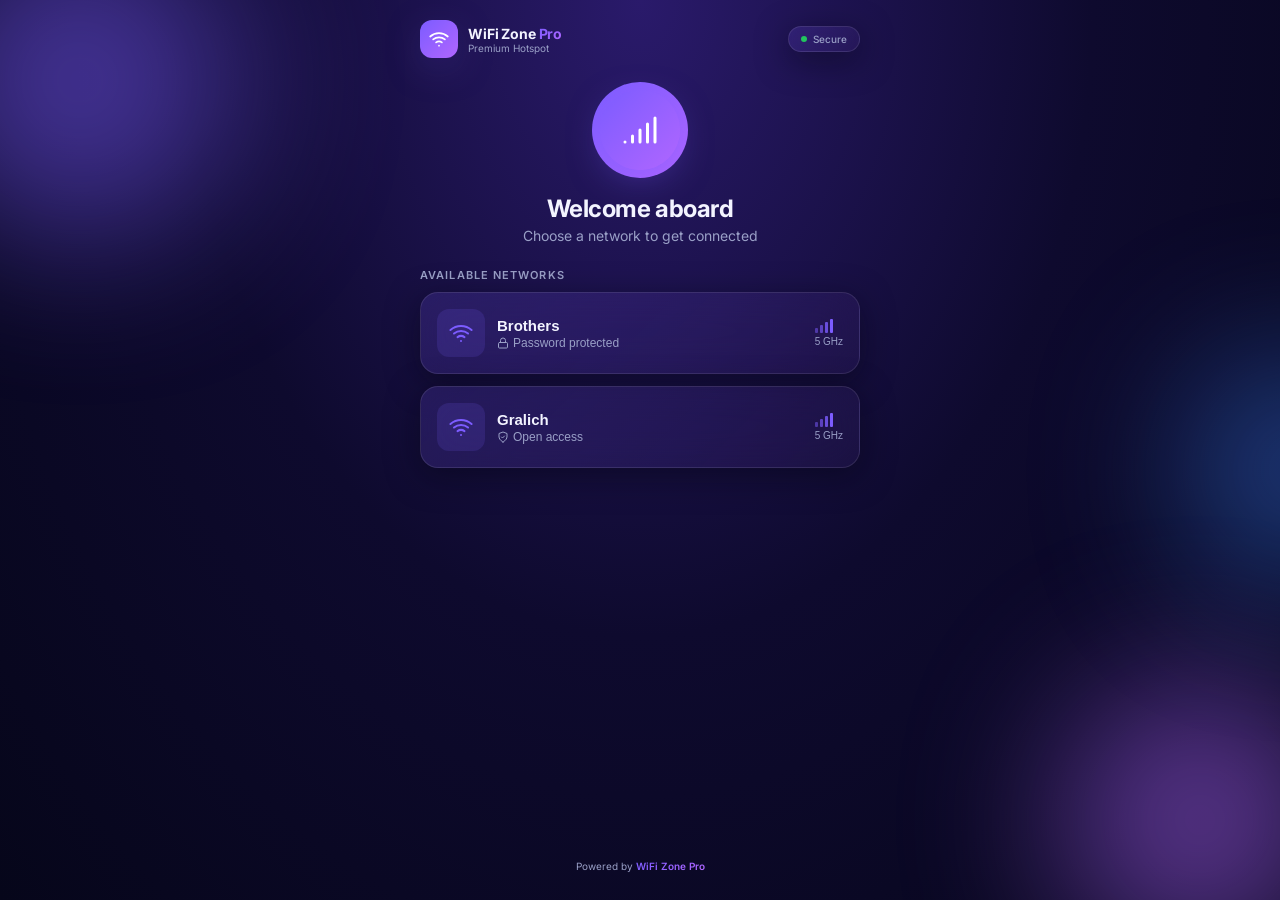
==== wifi-zone-pro.html @ 20d1df41 "wifi.html" ====
<!DOCTYPE html>
<html lang="en">
<head>
<meta charset="UTF-8" />
<meta name="viewport" content="width=device-width, initial-scale=1, maximum-scale=1" />
<meta name="theme-color" content="#0b0b1f" />
<title>WiFi Zone Pro — Hotspot Portal</title>
<link rel="preconnect" href="https://fonts.googleapis.com">
<link rel="preconnect" href="https://fonts.gstatic.com" crossorigin>
<link href="https://fonts.googleapis.com/css2?family=Inter:wght@400;500;600;700;800&display=swap" rel="stylesheet">
<style>
  *,*::before,*::after{box-sizing:border-box}
  :root{
    --bg-1:#0b0b1f;--bg-2:#1a0f3d;--bg-3:#06061a;
    --primary:#7c5cff;--primary-2:#b066ff;--blue:#3b82f6;
    --text:#f3f4ff;--muted:#9aa0c7;--border:rgba(255,255,255,.1);
    --success:#22c55e;--whatsapp:#25d366;
    --grad-primary:linear-gradient(135deg,#7c5cff,#b066ff);
    --grad-success:linear-gradient(135deg,#22c55e,#10b981);
    --grad-wa:linear-gradient(135deg,#25d366,#128c7e);
    --shadow-glow:0 10px 40px -10px rgba(124,92,255,.6);
    --shadow-card:0 8px 32px rgba(5,5,20,.5);
  }
  html,body{margin:0;padding:0;min-height:100%}
  body{
    font-family:'Inter',system-ui,-apple-system,sans-serif;
    color:var(--text);background:radial-gradient(ellipse at top,#2a1a6b 0%,#0e0a2e 50%,#06061a 100%);
    background-attachment:fixed;-webkit-font-smoothing:antialiased;overflow-x:hidden;
  }
  .blob{position:fixed;border-radius:50%;filter:blur(80px);opacity:.5;pointer-events:none;z-index:0}
  .b1{width:320px;height:320px;background:#7c5cff;top:-80px;left:-80px;animation:float 8s ease-in-out infinite}
  .b2{width:280px;height:280px;background:#b066ff;bottom:-60px;right:-60px;animation:float 8s ease-in-out infinite 2s}
  .b3{width:220px;height:220px;background:#3b82f6;top:40%;right:-10%;animation:float 8s ease-in-out infinite 4s}
  @keyframes float{0%,100%{transform:translateY(0) scale(1)}50%{transform:translateY(-20px) scale(1.05)}}

  .app{position:relative;z-index:1;max-width:480px;margin:0 auto;min-height:100vh;display:flex;flex-direction:column;padding:20px 20px 28px}

  /* Header */
  header{display:flex;align-items:center;justify-content:space-between;margin-bottom:24px}
  .brand{display:flex;align-items:center;gap:10px}
  .logo{width:38px;height:38px;border-radius:12px;background:var(--grad-primary);display:grid;place-items:center;box-shadow:var(--shadow-glow)}
  .logo svg{width:20px;height:20px;color:#fff}
  .brand h1{font-size:14px;margin:0;font-weight:700;letter-spacing:-.01em}
  .brand h1 span{background:var(--grad-primary);-webkit-background-clip:text;background-clip:text;color:transparent}
  .brand p{margin:0;font-size:10px;color:var(--muted)}
  .status{display:flex;align-items:center;gap:6px;padding:6px 12px;border-radius:999px;font-size:10px;color:var(--muted);font-weight:500}
  .glass{background:linear-gradient(135deg,rgba(124,92,255,.18),rgba(176,102,255,.06));backdrop-filter:blur(20px);-webkit-backdrop-filter:blur(20px);border:1px solid var(--border);box-shadow:var(--shadow-card)}
  .glass-strong{background:rgba(20,20,50,.6);backdrop-filter:blur(24px);-webkit-backdrop-filter:blur(24px);border:1px solid rgba(255,255,255,.12)}
  .dot{width:6px;height:6px;border-radius:50%;background:var(--success);animation:pulse 2s infinite}
  @keyframes pulse{0%,100%{opacity:1}50%{opacity:.4}}
  .back{width:36px;height:36px;border-radius:50%;display:grid;place-items:center;border:0;color:var(--text);cursor:pointer;margin-right:6px}
  .back:active{transform:scale(.95)}

  /* Screens */
  main{flex:1}
  .screen{display:none;animation:fadeUp .4s ease-out}
  .screen.active{display:block}
  @keyframes fadeUp{from{opacity:0;transform:translateY(16px)}to{opacity:1;transform:translateY(0)}}

  h2{font-size:24px;margin:0;font-weight:700;letter-spacing:-.02em}
  .sub{color:var(--muted);font-size:14px;margin-top:4px}
  .grad-text{background:var(--grad-primary);-webkit-background-clip:text;background-clip:text;color:transparent}

  /* Home */
  .hero{text-align:center;margin-bottom:24px}
  .hero-icon{position:relative;width:96px;height:96px;margin:0 auto 16px;display:grid;place-items:center}
  .ring{position:absolute;inset:0;border-radius:50%;background:var(--grad-primary);animation:pulseRing 2s ease-out infinite}
  .ring.delay{animation-delay:.6s;inset:8px}
  @keyframes pulseRing{0%{transform:scale(.95);opacity:.7}70%{transform:scale(1.3);opacity:0}100%{transform:scale(.95);opacity:0}}
  .hero-icon .core{position:relative;width:80px;height:80px;border-radius:50%;background:var(--grad-primary);display:grid;place-items:center;box-shadow:var(--shadow-glow)}
  .hero-icon .core svg{width:36px;height:36px;color:#fff}

  .label{font-size:11px;text-transform:uppercase;letter-spacing:.1em;color:var(--muted);font-weight:600;margin-bottom:10px}
  .nets{display:flex;flex-direction:column;gap:12px}
  .net{display:flex;align-items:center;justify-content:space-between;padding:16px;border-radius:18px;cursor:pointer;transition:transform .15s,border-color .2s;width:100%;text-align:left;color:var(--text)}
  .net:active{transform:scale(.98)}
  .net:hover{border-color:rgba(124,92,255,.4)}
  .net-info{display:flex;align-items:center;gap:12px}
  .net-icon{width:48px;height:48px;border-radius:12px;background:rgba(124,92,255,.15);color:var(--primary);display:grid;place-items:center}
  .net-icon svg{width:24px;height:24px}
  .net-name{font-weight:600;font-size:15px}
  .net-meta{display:flex;align-items:center;gap:4px;font-size:12px;color:var(--muted);margin-top:2px}
  .net-meta svg{width:12px;height:12px}
  .bars{display:flex;align-items:flex-end;gap:2px}
  .bars i{width:3px;background:var(--primary);border-radius:1px;display:block}
  .bars i:nth-child(1){height:5px;opacity:.5}
  .bars i:nth-child(2){height:8px;opacity:.65}
  .bars i:nth-child(3){height:11px;opacity:.8}
  .bars i:nth-child(4){height:14px;opacity:1}
  .ghz{font-size:10px;color:var(--muted);margin-top:3px;display:block;text-align:right}

  /* WiFi screen */
  .wifi-card{padding:24px;border-radius:24px;text-align:center}
  .wifi-card .lg{width:64px;height:64px;border-radius:18px;background:var(--grad-primary);display:grid;place-items:center;margin:0 auto 14px;box-shadow:var(--shadow-glow)}
  .wifi-card .lg svg{width:32px;height:32px;color:#fff}
  .pwd-box{margin-top:18px;padding:14px;border-radius:14px;background:rgba(255,255,255,.04);border:1px solid var(--border);text-align:left;display:flex;justify-content:space-between;align-items:center;gap:10px}
  .pwd-box .l{font-size:11px;text-transform:uppercase;letter-spacing:.08em;color:var(--muted)}
  .pwd-box code{display:block;margin-top:4px;font-size:18px;font-weight:700;letter-spacing:.05em;font-family:'Inter',monospace;background:var(--grad-primary);-webkit-background-clip:text;background-clip:text;color:transparent}
  .copy-btn{width:36px;height:36px;border-radius:10px;background:rgba(124,92,255,.2);color:var(--primary);border:0;display:grid;place-items:center;cursor:pointer;flex-shrink:0}
  .copy-btn:active{transform:scale(.95)}
  .copy-btn svg{width:16px;height:16px}
  .auto-ok{margin-top:18px;padding:14px;border-radius:14px;background:rgba(34,197,94,.15);color:var(--success);display:flex;align-items:center;justify-content:center;gap:8px;font-weight:500;font-size:14px}

  /* Plans */
  .plans{display:grid;grid-template-columns:repeat(2,1fr);gap:12px;margin-top:18px}
  .plan{position:relative;padding:16px;border-radius:18px;cursor:pointer;display:flex;flex-direction:column;gap:12px;text-align:left;color:var(--text);transition:transform .15s,border-color .2s}
  .plan:active{transform:scale(.97)}
  .plan:hover{border-color:rgba(124,92,255,.5)}
  .plan-icon{width:40px;height:40px;border-radius:12px;background:rgba(124,92,255,.15);color:var(--primary);display:grid;place-items:center}
  .plan-icon svg{width:20px;height:20px}
  .plan-label{font-size:11px;text-transform:uppercase;letter-spacing:.08em;color:var(--muted);font-weight:600}
  .plan-dur{font-size:14px;font-weight:600;margin-top:2px}
  .plan-price{font-size:20px;font-weight:700;background:var(--grad-primary);-webkit-background-clip:text;background-clip:text;color:transparent}
  .plan-price small{font-size:11px;color:var(--muted);font-weight:500;-webkit-text-fill-color:var(--muted)}
  .pay-pill{margin-top:8px;padding:8px;border-radius:10px;background:var(--grad-primary);color:#fff;text-align:center;font-size:12px;font-weight:600}
  .badge-pop{position:absolute;top:-8px;right:12px;padding:3px 8px;border-radius:999px;background:var(--grad-primary);color:#fff;font-size:9px;font-weight:700;text-transform:uppercase;letter-spacing:.1em;box-shadow:var(--shadow-glow)}
  .info-pill{margin-top:14px;padding:10px;border-radius:14px;text-align:center;font-size:11px;color:var(--muted)}

  /* Payment */
  .summary{padding:18px;border-radius:22px;display:flex;justify-content:space-between;align-items:center;margin-bottom:16px}
  .summary .l{font-size:11px;text-transform:uppercase;letter-spacing:.08em;color:var(--muted)}
  .summary .v{font-size:18px;font-weight:700;margin-top:4px}
  .summary .price{font-size:22px;font-weight:700;background:var(--grad-primary);-webkit-background-clip:text;background-clip:text;color:transparent}
  .summary .price small{font-size:12px;color:var(--muted);-webkit-text-fill-color:var(--muted)}
  .pay-card{padding:18px;border-radius:22px}
  .pay-head{display:flex;align-items:center;gap:8px;margin-bottom:14px;font-weight:600;font-size:14px}
  .pay-head svg{width:16px;height:16px;color:var(--primary)}
  .row{display:flex;align-items:center;justify-content:space-between;gap:10px;padding:12px;border-radius:12px;background:rgba(255,255,255,.04);margin-bottom:10px}
  .row-i{display:flex;align-items:center;gap:10px;min-width:0}
  .row-ic{width:36px;height:36px;border-radius:10px;background:rgba(124,92,255,.15);color:var(--primary);display:grid;place-items:center;flex-shrink:0}
  .row-ic svg{width:16px;height:16px}
  .row-l{font-size:10px;text-transform:uppercase;letter-spacing:.08em;color:var(--muted)}
  .row-v{font-size:14px;font-weight:600;margin-top:2px;overflow:hidden;text-overflow:ellipsis;white-space:nowrap}
  .row-v.mono{letter-spacing:.05em}
  .help{margin-top:6px;padding:12px;border-radius:12px;border:1px solid rgba(124,92,255,.3);background:rgba(124,92,255,.1);font-size:12px;color:var(--muted);line-height:1.5}
  .help b{color:var(--text)}

  /* Buttons */
  .btn{display:flex;align-items:center;justify-content:center;gap:8px;width:100%;padding:16px;border-radius:18px;border:0;font-size:16px;font-weight:600;cursor:pointer;text-decoration:none;color:#fff;transition:transform .15s}
  .btn:active{transform:scale(.98)}
  .btn-primary{background:var(--grad-primary);box-shadow:var(--shadow-glow)}
  .btn-wa{background:var(--grad-wa);box-shadow:0 10px 40px -10px rgba(37,211,102,.5)}
  .btn svg{width:20px;height:20px}
  .link-btn{background:transparent;border:0;color:var(--muted);font-size:12px;text-decoration:underline;cursor:pointer;width:100%;margin-top:14px}
  .stack > * + *{margin-top:14px}
  .spin{animation:spin 1s linear infinite}
  @keyframes spin{to{transform:rotate(360deg)}}

  /* Success */
  .ok-wrap{text-align:center}
  .ok-icon{position:relative;width:112px;height:112px;margin:0 auto;display:grid;place-items:center}
  .ok-icon .ring{background:var(--grad-success)}
  .ok-icon .core{width:96px;height:96px;border-radius:50%;background:var(--grad-success);display:grid;place-items:center;box-shadow:0 10px 40px rgba(34,197,94,.5);position:relative}
  .ok-icon .core svg{width:48px;height:48px;color:#fff;stroke-width:3}
  .receipt{padding:18px;border-radius:22px;margin-top:18px;text-align:left}
  .receipt .r{display:flex;justify-content:space-between;align-items:center;padding:12px 0;border-bottom:1px solid var(--border);font-size:13px}
  .receipt .r:last-child{border-bottom:0}
  .receipt .r .k{color:var(--muted);font-size:12px}
  .receipt .r .v{font-weight:600}
  .pill-active{display:inline-flex;align-items:center;gap:6px;padding:3px 10px;border-radius:999px;background:rgba(34,197,94,.15);color:var(--success);font-size:12px;font-weight:600}

  footer{margin-top:32px;text-align:center;font-size:10px;color:var(--muted)}
  footer span{font-weight:600;background:var(--grad-primary);-webkit-background-clip:text;background-clip:text;color:transparent}

  /* Toast */
  .toast{position:fixed;bottom:24px;left:50%;transform:translateX(-50%) translateY(20px);background:rgba(20,20,50,.95);backdrop-filter:blur(20px);border:1px solid var(--border);color:var(--text);padding:10px 18px;border-radius:999px;font-size:13px;font-weight:500;opacity:0;pointer-events:none;transition:all .3s;z-index:50;display:flex;align-items:center;gap:8px}
  .toast.show{opacity:1;transform:translateX(-50%) translateY(0)}
  .toast svg{width:16px;height:16px;color:var(--success)}
</style>
</head>
<body>
<div class="blob b1"></div><div class="blob b2"></div><div class="blob b3"></div>

<div class="app">
  <header>
    <div style="display:flex;align-items:center">
      <button class="back glass" id="backBtn" aria-label="Back" style="display:none">
        <svg viewBox="0 0 24 24" fill="none" stroke="currentColor" stroke-width="2" width="16" height="16" stroke-linecap="round" stroke-linejoin="round"><path d="M19 12H5M12 19l-7-7 7-7"/></svg>
      </button>
      <div class="brand">
        <div class="logo">
          <svg viewBox="0 0 24 24" fill="none" stroke="currentColor" stroke-width="2" stroke-linecap="round" stroke-linejoin="round"><path d="M5 12.55a11 11 0 0 1 14.08 0M1.42 9a16 16 0 0 1 21.16 0M8.53 16.11a6 6 0 0 1 6.95 0M12 20h.01"/></svg>
        </div>
        <div>
          <h1>WiFi Zone <span>Pro</span></h1>
          <p>Premium Hotspot</p>
        </div>
      </div>
    </div>
    <div class="status glass"><span class="dot"></span>Secure</div>
  </header>

  <main>
    <!-- HOME -->
    <section class="screen active" id="home">
      <div class="hero">
        <div class="hero-icon">
          <span class="ring"></span><span class="ring delay"></span>
          <div class="core">
            <svg viewBox="0 0 24 24" fill="none" stroke="currentColor" stroke-width="2" stroke-linecap="round" stroke-linejoin="round"><path d="M2 20h.01M7 20v-4M12 20v-8M17 20V8M22 4v16"/></svg>
          </div>
        </div>
        <h2>Welcome aboard</h2>
        <p class="sub">Choose a network to get connected</p>
      </div>
      <p class="label">Available Networks</p>
      <div class="nets" id="netList"></div>
    </section>

    <!-- WIFI -->
    <section class="screen" id="wifi">
      <div class="wifi-card glass-strong">
        <div class="lg">
          <svg viewBox="0 0 24 24" fill="none" stroke="currentColor" stroke-width="2" stroke-linecap="round" stroke-linejoin="round"><path d="M5 12.55a11 11 0 0 1 14.08 0M1.42 9a16 16 0 0 1 21.16 0M8.53 16.11a6 6 0 0 1 6.95 0M12 20h.01"/></svg>
        </div>
        <p style="font-size:11px;text-transform:uppercase;letter-spacing:.1em;color:var(--muted);margin:0">Connected to</p>
        <h2 id="wifiName" style="margin-top:4px">Network</h2>
        <div id="wifiPwdArea"></div>
      </div>
      <button class="btn btn-primary" style="margin-top:20px" onclick="go('plans')">Continue to Plans</button>
    </section>

    <!-- PLANS -->
    <section class="screen" id="plans">
      <h2>Choose your plan</h2>
      <p class="sub">Flexible packages for every need</p>
      <div class="plans" id="planList"></div>
      <div class="info-pill glass">🔒 Secure manual verification via WhatsApp</div>
    </section>

    <!-- PAYMENT -->
    <section class="screen" id="payment">
      <div class="summary glass-strong">
        <div>
          <div class="l">Order Summary</div>
          <div class="v" id="payPlanName">—</div>
        </div>
        <div class="price"><span id="payPrice">—</span> <small>TZS</small></div>
      </div>

      <div class="pay-card glass">
        <div class="pay-head">
          <svg viewBox="0 0 24 24" fill="none" stroke="currentColor" stroke-width="2" stroke-linecap="round" stroke-linejoin="round"><path d="M22 16.92v3a2 2 0 0 1-2.18 2 19.79 19.79 0 0 1-8.63-3.07 19.5 19.5 0 0 1-6-6 19.79 19.79 0 0 1-3.07-8.67A2 2 0 0 1 4.11 2h3a2 2 0 0 1 2 1.72 12.84 12.84 0 0 0 .7 2.81 2 2 0 0 1-.45 2.11L8.09 9.91a16 16 0 0 0 6 6l1.27-1.27a2 2 0 0 1 2.11-.45 12.84 12.84 0 0 0 2.81.7A2 2 0 0 1 22 16.92z"/></svg>
          Payment Details
        </div>

        <div class="row">
          <div class="row-i">
            <div class="row-ic"><svg viewBox="0 0 24 24" fill="none" stroke="currentColor" stroke-width="2" stroke-linecap="round" stroke-linejoin="round"><path d="M22 16.92v3a2 2 0 0 1-2.18 2 19.79 19.79 0 0 1-8.63-3.07 19.5 19.5 0 0 1-6-6 19.79 19.79 0 0 1-3.07-8.67A2 2 0 0 1 4.11 2h3a2 2 0 0 1 2 1.72 12.84 12.84 0 0 0 .7 2.81 2 2 0 0 1-.45 2.11L8.09 9.91a16 16 0 0 0 6 6l1.27-1.27a2 2 0 0 1 2.11-.45 12.84 12.84 0 0 0 2.81.7A2 2 0 0 1 22 16.92z"/></svg></div>
            <div>
              <div class="row-l">Mobile Number</div>
              <div class="row-v mono">0618938691</div>
            </div>
          </div>
          <button class="copy-btn" onclick="copyText('0618938691',this)" aria-label="Copy number"><svg viewBox="0 0 24 24" fill="none" stroke="currentColor" stroke-width="2" stroke-linecap="round" stroke-linejoin="round"><rect x="9" y="9" width="13" height="13" rx="2" ry="2"/><path d="M5 15H4a2 2 0 0 1-2-2V4a2 2 0 0 1 2-2h9a2 2 0 0 1 2 2v1"/></svg></button>
        </div>

        <div class="row">
          <div class="row-i">
            <div class="row-ic"><svg viewBox="0 0 24 24" fill="none" stroke="currentColor" stroke-width="2" stroke-linecap="round" stroke-linejoin="round"><path d="M20 21v-2a4 4 0 0 0-4-4H8a4 4 0 0 0-4 4v2"/><circle cx="12" cy="7" r="4"/></svg></div>
            <div>
              <div class="row-l">Account Name</div>
              <div class="row-v">RAPHAEL MAKILIKA</div>
            </div>
          </div>
          <button class="copy-btn" onclick="copyText('RAPHAEL MAKILIKA',this)" aria-label="Copy name"><svg viewBox="0 0 24 24" fill="none" stroke="currentColor" stroke-width="2" stroke-linecap="round" stroke-linejoin="round"><rect x="9" y="9" width="13" height="13" rx="2" ry="2"/><path d="M5 15H4a2 2 0 0 1-2-2V4a2 2 0 0 1 2-2h9a2 2 0 0 1 2 2v1"/></svg></button>
        </div>

        <div class="help">
          <b>How it works:</b> Send <b id="helpAmt">—</b> TZS to the number above, then share your proof on WhatsApp for instant activation.
        </div>
      </div>

      <a id="waBtn" href="https://wa.me/255618938691?text=I%20have%20paid%20for%20WiFi%20package.%20Here%20is%20my%20proof." target="_blank" rel="noreferrer" class="btn btn-wa" style="margin-top:16px" onclick="startVerify(event)">
        <span id="waBtnInner">
          <svg viewBox="0 0 24 24" fill="currentColor" width="20" height="20"><path d="M20.5 3.5A11.9 11.9 0 0 0 12 0C5.4 0 0 5.4 0 12c0 2.1.6 4.1 1.6 5.9L0 24l6.3-1.6a12 12 0 0 0 5.7 1.4h.01c6.6 0 12-5.4 12-12 0-3.2-1.2-6.2-3.5-8.3zM12 21.8c-1.8 0-3.6-.5-5.1-1.4l-.4-.2-3.7 1 1-3.6-.2-.4A9.8 9.8 0 0 1 2.2 12C2.2 6.6 6.6 2.2 12 2.2c2.6 0 5.1 1 7 2.9 1.9 1.9 2.9 4.4 2.9 7 0 5.4-4.4 9.7-9.9 9.7zm5.4-7.3c-.3-.1-1.7-.9-2-1-.3-.1-.5-.1-.7.1-.2.3-.8 1-.9 1.2-.2.2-.3.2-.6.1-.3-.1-1.3-.5-2.4-1.5-.9-.8-1.5-1.8-1.7-2.1-.2-.3 0-.5.1-.6l.5-.5c.2-.2.2-.3.3-.5.1-.2 0-.4 0-.5l-.7-1.7c-.2-.4-.4-.4-.5-.4h-.5c-.2 0-.5.1-.7.3-.2.3-.9.9-.9 2.2 0 1.3.9 2.5 1.1 2.7.1.2 1.8 2.8 4.5 3.9 1.5.7 2.1.7 2.8.6.5-.1 1.7-.7 1.9-1.4.2-.7.2-1.2.2-1.4-.1-.1-.3-.2-.6-.3z"/></svg>
          Send Proof on WhatsApp
        </span>
      </a>
      <button class="link-btn" onclick="startVerify()">I've already sent — verify my payment</button>
    </section>

    <!-- SUCCESS -->
    <section class="screen" id="success">
      <div class="ok-wrap">
        <div class="ok-icon">
          <span class="ring"></span>
          <div class="core">
            <svg viewBox="0 0 24 24" fill="none" stroke="currentColor" stroke-linecap="round" stroke-linejoin="round"><polyline points="20 6 9 17 4 12"/></svg>
          </div>
        </div>
        <h2 style="margin-top:18px">Payment Received</h2>
        <p class="sub">You are now connected to the internet</p>

        <div class="receipt glass-strong">
          <div class="r"><span class="k">Package</span><span class="v" id="okPlan">—</span></div>
          <div class="r"><span class="k">Amount</span><span class="v grad-text" id="okAmt">—</span></div>
          <div class="r"><span class="k">Status</span><span class="pill-active"><span class="dot"></span>Active</span></div>
        </div>

        <button class="btn btn-primary" style="margin-top:18px" onclick="reset()">Start Browsing</button>
      </div>
    </section>
  </main>

  <footer>Powered by <span>WiFi Zone Pro</span></footer>
</div>

<div class="toast" id="toast">
  <svg viewBox="0 0 24 24" fill="none" stroke="currentColor" stroke-width="3" stroke-linecap="round" stroke-linejoin="round"><polyline points="20 6 9 17 4 12"/></svg>
  <span id="toastMsg">Copied</span>
</div>

<script>
const NETWORKS = [
  { id:'brothers', name:'Brothers', password:'kevoo1122', secured:true },
  { id:'gralich',  name:'Gralich',  password:null,        secured:false }
];
const PLANS = [
  { id:'12h', price:500,   label:'Starter', duration:'12 Hours', icon:'clock' },
  { id:'1d',  price:1000,  label:'Daily',   duration:'1 Day',    icon:'cal',  popular:true },
  { id:'1w',  price:3500,  label:'Weekly',  duration:'1 Week',   icon:'cal2' },
  { id:'1m',  price:10000, label:'Monthly', duration:'1 Month',  icon:'cal3' }
];
const ICONS = {
  wifi:'<svg viewBox="0 0 24 24" fill="none" stroke="currentColor" stroke-width="2" stroke-linecap="round" stroke-linejoin="round"><path d="M5 12.55a11 11 0 0 1 14.08 0M1.42 9a16 16 0 0 1 21.16 0M8.53 16.11a6 6 0 0 1 6.95 0M12 20h.01"/></svg>',
  lock:'<svg viewBox="0 0 24 24" fill="none" stroke="currentColor" stroke-width="2" stroke-linecap="round" stroke-linejoin="round"><rect x="3" y="11" width="18" height="11" rx="2"/><path d="M7 11V7a5 5 0 0 1 10 0v4"/></svg>',
  shield:'<svg viewBox="0 0 24 24" fill="none" stroke="currentColor" stroke-width="2" stroke-linecap="round" stroke-linejoin="round"><path d="M12 22s8-4 8-10V5l-8-3-8 3v7c0 6 8 10 8 10z"/><polyline points="9 12 11 14 15 10"/></svg>',
  copy:'<svg viewBox="0 0 24 24" fill="none" stroke="currentColor" stroke-width="2" stroke-linecap="round" stroke-linejoin="round"><rect x="9" y="9" width="13" height="13" rx="2"/><path d="M5 15H4a2 2 0 0 1-2-2V4a2 2 0 0 1 2-2h9a2 2 0 0 1 2 2v1"/></svg>',
  check:'<svg viewBox="0 0 24 24" fill="none" stroke="currentColor" stroke-width="2" stroke-linecap="round" stroke-linejoin="round"><polyline points="20 6 9 17 4 12"/></svg>',
  clock:'<svg viewBox="0 0 24 24" fill="none" stroke="currentColor" stroke-width="2" stroke-linecap="round" stroke-linejoin="round"><circle cx="12" cy="12" r="10"/><polyline points="12 6 12 12 16 14"/></svg>',
  cal:'<svg viewBox="0 0 24 24" fill="none" stroke="currentColor" stroke-width="2" stroke-linecap="round" stroke-linejoin="round"><rect x="3" y="4" width="18" height="18" rx="2"/><line x1="16" y1="2" x2="16" y2="6"/><line x1="8" y1="2" x2="8" y2="6"/><line x1="3" y1="10" x2="21" y2="10"/></svg>',
  cal2:'<svg viewBox="0 0 24 24" fill="none" stroke="currentColor" stroke-width="2" stroke-linecap="round" stroke-linejoin="round"><rect x="3" y="4" width="18" height="18" rx="2"/><line x1="16" y1="2" x2="16" y2="6"/><line x1="8" y1="2" x2="8" y2="6"/><line x1="3" y1="10" x2="21" y2="10"/><line x1="8" y1="14" x2="16" y2="14"/></svg>',
  cal3:'<svg viewBox="0 0 24 24" fill="none" stroke="currentColor" stroke-width="2" stroke-linecap="round" stroke-linejoin="round"><rect x="3" y="4" width="18" height="18" rx="2"/><line x1="16" y1="2" x2="16" y2="6"/><line x1="8" y1="2" x2="8" y2="6"/><line x1="3" y1="10" x2="21" y2="10"/><line x1="8" y1="14" x2="8" y2="18"/><line x1="16" y1="14" x2="16" y2="18"/></svg>'
};

let current='home', selectedNet=null, selectedPlan=null, history=['home'];

function $(id){return document.getElementById(id)}

function go(id, push=true){
  document.querySelectorAll('.screen').forEach(s=>s.classList.remove('active'));
  $(id).classList.add('active');
  current=id;
  if(push) history.push(id);
  $('backBtn').style.display = (id==='home') ? 'none' : 'grid';
  window.scrollTo(0,0);
}

function back(){
  if(history.length<=1) return;
  history.pop();
  go(history[history.length-1], false);
}

$('backBtn').addEventListener('click', back);

/* Render networks */
function renderNets(){
  $('netList').innerHTML = NETWORKS.map(n=>`
    <button class="net glass" data-id="${n.id}">
      <div class="net-info">
        <div class="net-icon">${ICONS.wifi}</div>
        <div>
          <div class="net-name">${n.name}</div>
          <div class="net-meta">${n.secured?ICONS.lock+'<span>Password protected</span>':ICONS.shield+'<span>Open access</span>'}</div>
        </div>
      </div>
      <div style="text-align:right">
        <div class="bars"><i></i><i></i><i></i><i></i></div>
        <span class="ghz">5 GHz</span>
      </div>
    </button>`).join('');
  $('netList').querySelectorAll('.net').forEach(b=>{
    b.addEventListener('click',()=>selectNet(b.dataset.id));
  });
}

function selectNet(id){
  selectedNet = NETWORKS.find(n=>n.id===id);
  $('wifiName').textContent = selectedNet.name;
  $('wifiPwdArea').innerHTML = selectedNet.password
    ? `<div class="pwd-box">
         <div><div class="l">WiFi Password</div><code>${selectedNet.password}</code></div>
         <button class="copy-btn" onclick="copyText('${selectedNet.password}',this)">${ICONS.copy}</button>
       </div>`
    : `<div class="auto-ok">${ICONS.check}<span>Auto-connected</span></div>`;
  go('wifi');
}

/* Render plans */
function renderPlans(){
  $('planList').innerHTML = PLANS.map(p=>`
    <button class="plan glass" data-id="${p.id}">
      ${p.popular?'<span class="badge-pop">Popular</span>':''}
      <div class="plan-icon">${ICONS[p.icon]}</div>
      <div>
        <div class="plan-label">${p.label}</div>
        <div class="plan-dur">${p.duration}</div>
      </div>
      <div style="margin-top:auto">
        <div class="plan-price">${p.price.toLocaleString()} <small>TZS</small></div>
        <div class="pay-pill">Pay Now</div>
      </div>
    </button>`).join('');
  $('planList').querySelectorAll('.plan').forEach(b=>{
    b.addEventListener('click',()=>choosePlan(b.dataset.id));
  });
}

function choosePlan(id){
  selectedPlan = PLANS.find(p=>p.id===id);
  $('payPlanName').textContent = `${selectedPlan.label} • ${selectedPlan.duration}`;
  $('payPrice').textContent = selectedPlan.price.toLocaleString();
  $('helpAmt').textContent = selectedPlan.price.toLocaleString();
  go('payment');
}

/* Copy */
function copyText(text, btn){
  navigator.clipboard.writeText(text).then(()=>{
    showToast('Copied to clipboard');
    if(btn){
      const old = btn.innerHTML;
      btn.innerHTML = ICONS.check;
      setTimeout(()=>btn.innerHTML = old, 1500);
    }
  });
}

function showToast(msg){
  const t=$('toast'); $('toastMsg').textContent=msg;
  t.classList.add('show');
  clearTimeout(window._tt);
  window._tt=setTimeout(()=>t.classList.remove('show'),1800);
}

/* Verify simulation */
let verifying=false;
function startVerify(e){
  if(verifying) return;
  verifying=true;
  const btn=$('waBtnInner');
  btn.innerHTML = `<svg class="spin" viewBox="0 0 24 24" fill="none" stroke="currentColor" stroke-width="2" stroke-linecap="round" stroke-linejoin="round"><path d="M21 12a9 9 0 1 1-6.2-8.55"/></svg> Verifying payment…`;
  setTimeout(()=>{
    verifying=false;
    btn.innerHTML = `<svg viewBox="0 0 24 24" fill="currentColor" width="20" height="20"><path d="M20.5 3.5A11.9 11.9 0 0 0 12 0C5.4 0 0 5.4 0 12c0 2.1.6 4.1 1.6 5.9L0 24l6.3-1.6a12 12 0 0 0 5.7 1.4h.01c6.6 0 12-5.4 12-12 0-3.2-1.2-6.2-3.5-8.3z"/></svg> Send Proof on WhatsApp`;
    $('okPlan').textContent = `${selectedPlan.label} • ${selectedPlan.duration}`;
    $('okAmt').textContent = `${selectedPlan.price.toLocaleString()} TZS`;
    go('success');
  }, 2200);
}

function reset(){
  selectedNet=null; selectedPlan=null;
  history=['home'];
  go('home', false);
}

renderNets();
renderPlans();
</script>
</body>
</html>
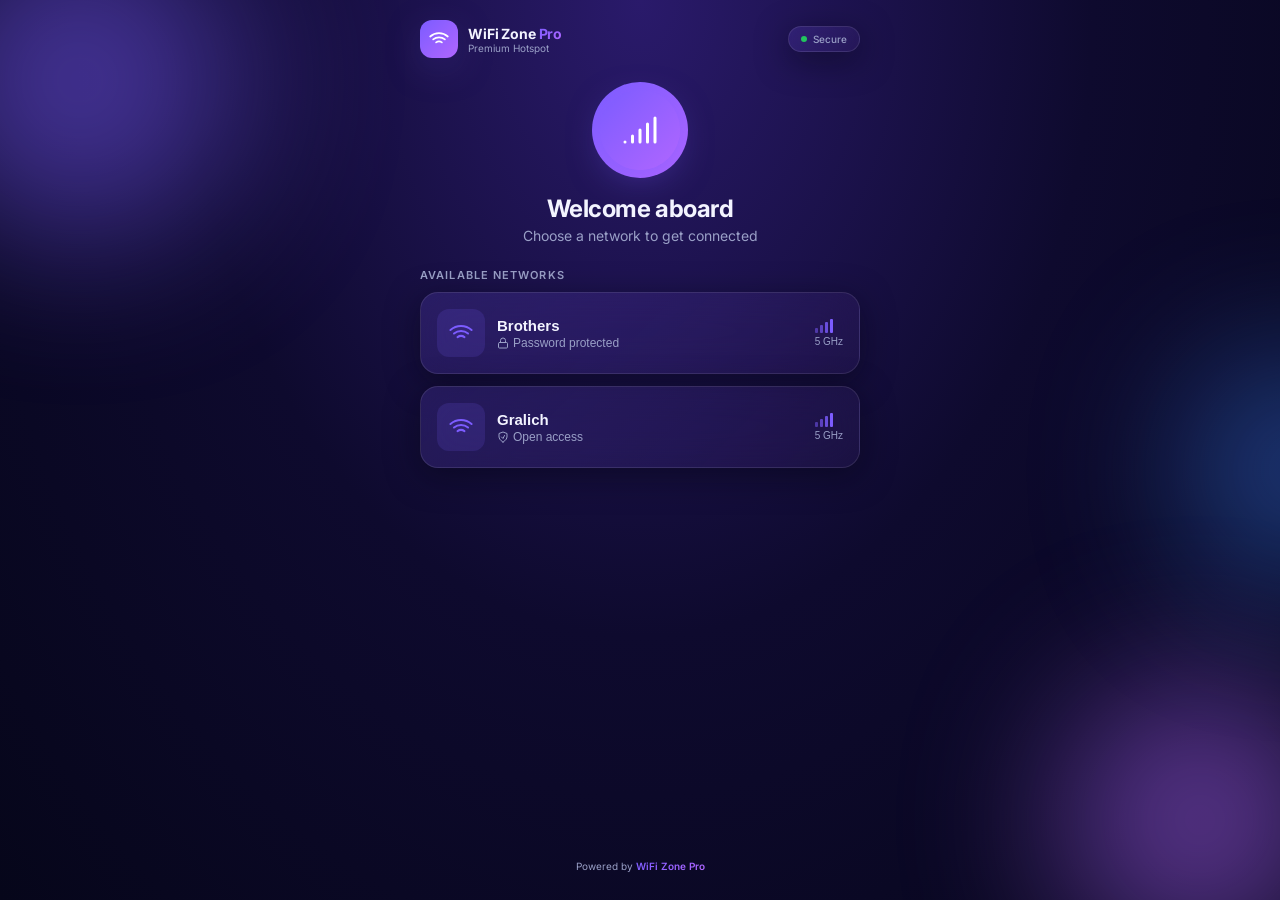
==== commit 6130dbb4: "Fix truncated SVG paths and incomplete CSS properties" ====
--- a/wifi-zone-pro.html
+++ b/wifi-zone-pro.html
@@ -72,7 +72,7 @@
 
   .label{font-size:11px;text-transform:uppercase;letter-spacing:.1em;color:var(--muted);font-weight:600;margin-bottom:10px}
   .nets{display:flex;flex-direction:column;gap:12px}
-  .net{display:flex;align-items:center;justify-content:space-between;padding:16px;border-radius:18px;cursor:pointer;transition:transform .15s,border-color .2s;width:100%;text-align:left;color:var(--text)}
+  .net{display:flex;align-items:center;justify-content:space-between;padding:16px;border-radius:18px;cursor:pointer;transition:transform .15s,border-color .2s;width:100%;text-align:left;color:var(--text);border:1px solid var(--border)}
   .net:active{transform:scale(.98)}
   .net:hover{border-color:rgba(124,92,255,.4)}
   .net-info{display:flex;align-items:center;gap:12px}
@@ -93,17 +93,17 @@
   .wifi-card{padding:24px;border-radius:24px;text-align:center}
   .wifi-card .lg{width:64px;height:64px;border-radius:18px;background:var(--grad-primary);display:grid;place-items:center;margin:0 auto 14px;box-shadow:var(--shadow-glow)}
   .wifi-card .lg svg{width:32px;height:32px;color:#fff}
-  .pwd-box{margin-top:18px;padding:14px;border-radius:14px;background:rgba(255,255,255,.04);border:1px solid var(--border);text-align:left;display:flex;justify-content:space-between;align-items:center;gap:10px}
+  .pwd-box{margin-top:18px;padding:14px;border-radius:14px;background:rgba(255,255,255,.04);border:1px solid var(--border);text-align:left;display:flex;justify-content:space-between;align-items:center}
   .pwd-box .l{font-size:11px;text-transform:uppercase;letter-spacing:.08em;color:var(--muted)}
   .pwd-box code{display:block;margin-top:4px;font-size:18px;font-weight:700;letter-spacing:.05em;font-family:'Inter',monospace;background:var(--grad-primary);-webkit-background-clip:text;background-clip:text;color:transparent}
   .copy-btn{width:36px;height:36px;border-radius:10px;background:rgba(124,92,255,.2);color:var(--primary);border:0;display:grid;place-items:center;cursor:pointer;flex-shrink:0}
   .copy-btn:active{transform:scale(.95)}
   .copy-btn svg{width:16px;height:16px}
-  .auto-ok{margin-top:18px;padding:14px;border-radius:14px;background:rgba(34,197,94,.15);color:var(--success);display:flex;align-items:center;justify-content:center;gap:8px;font-weight:500;font-size:14px}
+  .auto-ok{margin-top:18px;padding:14px;border-radius:14px;background:rgba(34,197,94,.15);color:var(--success);display:flex;align-items:center;justify-content:center;gap:8px;font-weight:500;font-size:13px}
 
   /* Plans */
   .plans{display:grid;grid-template-columns:repeat(2,1fr);gap:12px;margin-top:18px}
-  .plan{position:relative;padding:16px;border-radius:18px;cursor:pointer;display:flex;flex-direction:column;gap:12px;text-align:left;color:var(--text);transition:transform .15s,border-color .2s}
+  .plan{position:relative;padding:16px;border-radius:18px;cursor:pointer;display:flex;flex-direction:column;gap:12px;text-align:left;color:var(--text);transition:transform .15s,border-color .2s;border:1px solid var(--border)}
   .plan:active{transform:scale(.97)}
   .plan:hover{border-color:rgba(124,92,255,.5)}
   .plan-icon{width:40px;height:40px;border-radius:12px;background:rgba(124,92,255,.15);color:var(--primary);display:grid;place-items:center}
@@ -113,7 +113,7 @@
   .plan-price{font-size:20px;font-weight:700;background:var(--grad-primary);-webkit-background-clip:text;background-clip:text;color:transparent}
   .plan-price small{font-size:11px;color:var(--muted);font-weight:500;-webkit-text-fill-color:var(--muted)}
   .pay-pill{margin-top:8px;padding:8px;border-radius:10px;background:var(--grad-primary);color:#fff;text-align:center;font-size:12px;font-weight:600}
-  .badge-pop{position:absolute;top:-8px;right:12px;padding:3px 8px;border-radius:999px;background:var(--grad-primary);color:#fff;font-size:9px;font-weight:700;text-transform:uppercase;letter-spacing:.1em;box-shadow:var(--shadow-glow)}
+  .badge-pop{position:absolute;top:-8px;right:12px;padding:3px 8px;border-radius:999px;background:var(--grad-primary);color:#fff;font-size:9px;font-weight:700;text-transform:uppercase;letter-spacing:.05em}
   .info-pill{margin-top:14px;padding:10px;border-radius:14px;text-align:center;font-size:11px;color:var(--muted)}
 
   /* Payment */
@@ -163,7 +163,7 @@
   footer span{font-weight:600;background:var(--grad-primary);-webkit-background-clip:text;background-clip:text;color:transparent}
 
   /* Toast */
-  .toast{position:fixed;bottom:24px;left:50%;transform:translateX(-50%) translateY(20px);background:rgba(20,20,50,.95);backdrop-filter:blur(20px);border:1px solid var(--border);color:var(--text);padding:10px 18px;border-radius:999px;font-size:13px;font-weight:500;opacity:0;pointer-events:none;transition:all .3s;z-index:50;display:flex;align-items:center;gap:8px}
+  .toast{position:fixed;bottom:24px;left:50%;transform:translateX(-50%) translateY(20px);background:rgba(20,20,50,.95);backdrop-filter:blur(20px);border:1px solid var(--border);color:var(--text);padding:12px 16px;border-radius:12px;display:flex;align-items:center;gap:8px;font-size:13px;opacity:0;transition:opacity .3s,transform .3s;z-index:1000}
   .toast.show{opacity:1;transform:translateX(-50%) translateY(0)}
   .toast svg{width:16px;height:16px;color:var(--success)}
 </style>
@@ -179,7 +179,7 @@
       </button>
       <div class="brand">
         <div class="logo">
-          <svg viewBox="0 0 24 24" fill="none" stroke="currentColor" stroke-width="2" stroke-linecap="round" stroke-linejoin="round"><path d="M5 12.55a11 11 0 0 1 14.08 0M1.42 9a16 16 0 0 1 21.16 0M8.53 16.11a6 6 0 0 1 6.95 0M12 20h.01"/></svg>
+          <svg viewBox="0 0 24 24" fill="none" stroke="currentColor" stroke-width="2" stroke-linecap="round" stroke-linejoin="round"><path d="M5 12.55a11 11 0 0 1 14.08 0M1.42 9a16 16 0 0 1 21.16 0M8.53 16.11a6 6 0 0 1 6.94 0"/></svg>
         </div>
         <div>
           <h1>WiFi Zone <span>Pro</span></h1>
@@ -211,7 +211,7 @@
     <section class="screen" id="wifi">
       <div class="wifi-card glass-strong">
         <div class="lg">
-          <svg viewBox="0 0 24 24" fill="none" stroke="currentColor" stroke-width="2" stroke-linecap="round" stroke-linejoin="round"><path d="M5 12.55a11 11 0 0 1 14.08 0M1.42 9a16 16 0 0 1 21.16 0M8.53 16.11a6 6 0 0 1 6.95 0M12 20h.01"/></svg>
+          <svg viewBox="0 0 24 24" fill="none" stroke="currentColor" stroke-width="2" stroke-linecap="round" stroke-linejoin="round"><path d="M5 12.55a11 11 0 0 1 14.08 0M1.42 9a16 16 0 0 1 21.16 0M8.53 16.11a6 6 0 0 1 6.94 0"/></svg>
         </div>
         <p style="font-size:11px;text-transform:uppercase;letter-spacing:.1em;color:var(--muted);margin:0">Connected to</p>
         <h2 id="wifiName" style="margin-top:4px">Network</h2>
@@ -246,24 +246,24 @@
 
         <div class="row">
           <div class="row-i">
-            <div class="row-ic"><svg viewBox="0 0 24 24" fill="none" stroke="currentColor" stroke-width="2" stroke-linecap="round" stroke-linejoin="round"><path d="M22 16.92v3a2 2 0 0 1-2.18 2 19.79 19.79 0 0 1-8.63-3.07 19.5 19.5 0 0 1-6-6 19.79 19.79 0 0 1-3.07-8.67A2 2 0 0 1 4.11 2h3a2 2 0 0 1 2 1.72 12.84 12.84 0 0 0 .7 2.81 2 2 0 0 1-.45 2.11L8.09 9.91a16 16 0 0 0 6 6l1.27-1.27a2 2 0 0 1 2.11-.45 12.84 12.84 0 0 0 2.81.7A2 2 0 0 1 22 16.92z"/></svg></div>
+            <div class="row-ic"><svg viewBox="0 0 24 24" fill="none" stroke="currentColor" stroke-width="2" stroke-linecap="round" stroke-linejoin="round"><path d="M22 16.92v3a2 2 0 0 1-2.18 2 19.79 19.79 0 0 1-8.63-3.07 19.5 19.5 0 0 1-6-6 19.79 19.79 0 0 1-3.07-8.67A2 2 0 0 1 4.11 2h3a2 2 0 0 1 2 1.72 12.84 12.84 0 0 0 .7 2.81 2 2 0 0 1-.45 2.11L8.09 9.91a16 16 0 0 0 6 6l1.27-1.27a2 2 0 0 1 2.11-.45 12.84 12.84 0 0 0 2.81.7A2 2 0 0 1 22 16.92z"/></svg>
             <div>
               <div class="row-l">Mobile Number</div>
               <div class="row-v mono">0618938691</div>
             </div>
           </div>
-          <button class="copy-btn" onclick="copyText('0618938691',this)" aria-label="Copy number"><svg viewBox="0 0 24 24" fill="none" stroke="currentColor" stroke-width="2" stroke-linecap="round" stroke-linejoin="round"><rect x="9" y="9" width="13" height="13" rx="2" ry="2"/><path d="M5 15H4a2 2 0 0 1-2-2V4a2 2 0 0 1 2-2h9a2 2 0 0 1 2 2v1"/></svg></button>
+          <button class="copy-btn" onclick="copyText('0618938691',this)" aria-label="Copy number"><svg viewBox="0 0 24 24" fill="none" stroke="currentColor" stroke-width="2" stroke-linecap="round" stroke-linejoin="round"><rect x="9" y="9" width="13" height="13" rx="2"/><path d="M5 15H4a2 2 0 0 1-2-2V4a2 2 0 0 1 2-2h9a2 2 0 0 1 2 2v1"/></svg></button>
         </div>
 
         <div class="row">
           <div class="row-i">
-            <div class="row-ic"><svg viewBox="0 0 24 24" fill="none" stroke="currentColor" stroke-width="2" stroke-linecap="round" stroke-linejoin="round"><path d="M20 21v-2a4 4 0 0 0-4-4H8a4 4 0 0 0-4 4v2"/><circle cx="12" cy="7" r="4"/></svg></div>
+            <div class="row-ic"><svg viewBox="0 0 24 24" fill="none" stroke="currentColor" stroke-width="2" stroke-linecap="round" stroke-linejoin="round"><path d="M20 21v-2a4 4 0 0 0-4-4H8a4 4 0 0 0-4 4v2M16 11a4 4 0 1 1-8 0 4 4 0 0 1 8 0z"/></svg></div>
             <div>
               <div class="row-l">Account Name</div>
               <div class="row-v">RAPHAEL MAKILIKA</div>
             </div>
           </div>
-          <button class="copy-btn" onclick="copyText('RAPHAEL MAKILIKA',this)" aria-label="Copy name"><svg viewBox="0 0 24 24" fill="none" stroke="currentColor" stroke-width="2" stroke-linecap="round" stroke-linejoin="round"><rect x="9" y="9" width="13" height="13" rx="2" ry="2"/><path d="M5 15H4a2 2 0 0 1-2-2V4a2 2 0 0 1 2-2h9a2 2 0 0 1 2 2v1"/></svg></button>
+          <button class="copy-btn" onclick="copyText('RAPHAEL MAKILIKA',this)" aria-label="Copy name"><svg viewBox="0 0 24 24" fill="none" stroke="currentColor" stroke-width="2" stroke-linecap="round" stroke-linejoin="round"><rect x="9" y="9" width="13" height="13" rx="2"/><path d="M5 15H4a2 2 0 0 1-2-2V4a2 2 0 0 1 2-2h9a2 2 0 0 1 2 2v1"/></svg></button>
         </div>
 
         <div class="help">
@@ -271,9 +271,9 @@
         </div>
       </div>
 
-      <a id="waBtn" href="https://wa.me/255618938691?text=I%20have%20paid%20for%20WiFi%20package.%20Here%20is%20my%20proof." target="_blank" rel="noreferrer" class="btn btn-wa" style="margin-top:16px" onclick="startVerify(event)">
+      <a id="waBtn" href="https://wa.me/255618938691?text=I%20have%20paid%20for%20WiFi%20package.%20Here%20is%20my%20proof." target="_blank" rel="noreferrer" class="btn btn-wa" style="margin-top:16px">
         <span id="waBtnInner">
-          <svg viewBox="0 0 24 24" fill="currentColor" width="20" height="20"><path d="M20.5 3.5A11.9 11.9 0 0 0 12 0C5.4 0 0 5.4 0 12c0 2.1.6 4.1 1.6 5.9L0 24l6.3-1.6a12 12 0 0 0 5.7 1.4h.01c6.6 0 12-5.4 12-12 0-3.2-1.2-6.2-3.5-8.3zM12 21.8c-1.8 0-3.6-.5-5.1-1.4l-.4-.2-3.7 1 1-3.6-.2-.4A9.8 9.8 0 0 1 2.2 12C2.2 6.6 6.6 2.2 12 2.2c2.6 0 5.1 1 7 2.9 1.9 1.9 2.9 4.4 2.9 7 0 5.4-4.4 9.7-9.9 9.7zm5.4-7.3c-.3-.1-1.7-.9-2-1-.3-.1-.5-.1-.7.1-.2.3-.8 1-.9 1.2-.2.2-.3.2-.6.1-.3-.1-1.3-.5-2.4-1.5-.9-.8-1.5-1.8-1.7-2.1-.2-.3 0-.5.1-.6l.5-.5c.2-.2.2-.3.3-.5.1-.2 0-.4 0-.5l-.7-1.7c-.2-.4-.4-.4-.5-.4h-.5c-.2 0-.5.1-.7.3-.2.3-.9.9-.9 2.2 0 1.3.9 2.5 1.1 2.7.1.2 1.8 2.8 4.5 3.9 1.5.7 2.1.7 2.8.6.5-.1 1.7-.7 1.9-1.4.2-.7.2-1.2.2-1.4-.1-.1-.3-.2-.6-.3z"/></svg>
+          <svg viewBox="0 0 24 24" fill="currentColor" width="20" height="20"><path d="M20.5 3.5A11.9 11.9 0 0 0 12 0C5.4 0 0 5.4 0 12c0 2.1.6 4.1 1.6 5.9L0 24l6.3-1.6a12 12 0 0 0 5.7 1.4h.01c6.6 0 12-5.4 12-12 0-3.2-1.2-6.2-3.5-8.5zm-8.5 18.6h-.01c-1.8 0-3.6-.5-5.1-1.4l-.4-.2-3.8 1 1-3.6-.2-.4C2 17 1.5 14.6 1.5 12c0-5.5 4.5-10 10-10s10 4.5 10 10-4.5 10-10 10z"/></svg>
           Send Proof on WhatsApp
         </span>
       </a>
@@ -323,15 +323,15 @@
   { id:'1m',  price:10000, label:'Monthly', duration:'1 Month',  icon:'cal3' }
 ];
 const ICONS = {
-  wifi:'<svg viewBox="0 0 24 24" fill="none" stroke="currentColor" stroke-width="2" stroke-linecap="round" stroke-linejoin="round"><path d="M5 12.55a11 11 0 0 1 14.08 0M1.42 9a16 16 0 0 1 21.16 0M8.53 16.11a6 6 0 0 1 6.95 0M12 20h.01"/></svg>',
+  wifi:'<svg viewBox="0 0 24 24" fill="none" stroke="currentColor" stroke-width="2" stroke-linecap="round" stroke-linejoin="round"><path d="M5 12.55a11 11 0 0 1 14.08 0M1.42 9a16 16 0 0 1 21.16 0M8.53 16.11a6 6 0 0 1 6.94 0"/></svg>',
   lock:'<svg viewBox="0 0 24 24" fill="none" stroke="currentColor" stroke-width="2" stroke-linecap="round" stroke-linejoin="round"><rect x="3" y="11" width="18" height="11" rx="2"/><path d="M7 11V7a5 5 0 0 1 10 0v4"/></svg>',
-  shield:'<svg viewBox="0 0 24 24" fill="none" stroke="currentColor" stroke-width="2" stroke-linecap="round" stroke-linejoin="round"><path d="M12 22s8-4 8-10V5l-8-3-8 3v7c0 6 8 10 8 10z"/><polyline points="9 12 11 14 15 10"/></svg>',
+  shield:'<svg viewBox="0 0 24 24" fill="none" stroke="currentColor" stroke-width="2" stroke-linecap="round" stroke-linejoin="round"><path d="M12 22s8-4 8-10V5l-8-3-8 3v7c0 6 8 10 8 10z"/><polyline points="9 12 12 15 15 9"/></svg>',
   copy:'<svg viewBox="0 0 24 24" fill="none" stroke="currentColor" stroke-width="2" stroke-linecap="round" stroke-linejoin="round"><rect x="9" y="9" width="13" height="13" rx="2"/><path d="M5 15H4a2 2 0 0 1-2-2V4a2 2 0 0 1 2-2h9a2 2 0 0 1 2 2v1"/></svg>',
   check:'<svg viewBox="0 0 24 24" fill="none" stroke="currentColor" stroke-width="2" stroke-linecap="round" stroke-linejoin="round"><polyline points="20 6 9 17 4 12"/></svg>',
   clock:'<svg viewBox="0 0 24 24" fill="none" stroke="currentColor" stroke-width="2" stroke-linecap="round" stroke-linejoin="round"><circle cx="12" cy="12" r="10"/><polyline points="12 6 12 12 16 14"/></svg>',
   cal:'<svg viewBox="0 0 24 24" fill="none" stroke="currentColor" stroke-width="2" stroke-linecap="round" stroke-linejoin="round"><rect x="3" y="4" width="18" height="18" rx="2"/><line x1="16" y1="2" x2="16" y2="6"/><line x1="8" y1="2" x2="8" y2="6"/><line x1="3" y1="10" x2="21" y2="10"/></svg>',
-  cal2:'<svg viewBox="0 0 24 24" fill="none" stroke="currentColor" stroke-width="2" stroke-linecap="round" stroke-linejoin="round"><rect x="3" y="4" width="18" height="18" rx="2"/><line x1="16" y1="2" x2="16" y2="6"/><line x1="8" y1="2" x2="8" y2="6"/><line x1="3" y1="10" x2="21" y2="10"/><line x1="8" y1="14" x2="16" y2="14"/></svg>',
-  cal3:'<svg viewBox="0 0 24 24" fill="none" stroke="currentColor" stroke-width="2" stroke-linecap="round" stroke-linejoin="round"><rect x="3" y="4" width="18" height="18" rx="2"/><line x1="16" y1="2" x2="16" y2="6"/><line x1="8" y1="2" x2="8" y2="6"/><line x1="3" y1="10" x2="21" y2="10"/><line x1="8" y1="14" x2="8" y2="18"/><line x1="16" y1="14" x2="16" y2="18"/></svg>'
+  cal2:'<svg viewBox="0 0 24 24" fill="none" stroke="currentColor" stroke-width="2" stroke-linecap="round" stroke-linejoin="round"><rect x="3" y="4" width="18" height="18" rx="2"/><line x1="16" y1="2" x2="16" y2="6"/><line x1="8" y1="2" x2="8" y2="6"/><line x1="3" y1="10" x2="21" y2="10"/></svg>',
+  cal3:'<svg viewBox="0 0 24 24" fill="none" stroke="currentColor" stroke-width="2" stroke-linecap="round" stroke-linejoin="round"><rect x="3" y="4" width="18" height="18" rx="2"/><line x1="16" y1="2" x2="16" y2="6"/><line x1="8" y1="2" x2="8" y2="6"/><line x1="3" y1="10" x2="21" y2="10"/></svg>'
 };
 
 let current='home', selectedNet=null, selectedPlan=null, history=['home'];
@@ -441,10 +441,10 @@
   if(verifying) return;
   verifying=true;
   const btn=$('waBtnInner');
-  btn.innerHTML = `<svg class="spin" viewBox="0 0 24 24" fill="none" stroke="currentColor" stroke-width="2" stroke-linecap="round" stroke-linejoin="round"><path d="M21 12a9 9 0 1 1-6.2-8.55"/></svg> Verifying payment…`;
+  btn.innerHTML = `<svg class="spin" viewBox="0 0 24 24" fill="none" stroke="currentColor" stroke-width="2" stroke-linecap="round" stroke-linejoin="round"><path d="M21 12a9 9 0 1 1-6.2-8.55"/></svg> Verifying...`;
   setTimeout(()=>{
     verifying=false;
-    btn.innerHTML = `<svg viewBox="0 0 24 24" fill="currentColor" width="20" height="20"><path d="M20.5 3.5A11.9 11.9 0 0 0 12 0C5.4 0 0 5.4 0 12c0 2.1.6 4.1 1.6 5.9L0 24l6.3-1.6a12 12 0 0 0 5.7 1.4h.01c6.6 0 12-5.4 12-12 0-3.2-1.2-6.2-3.5-8.3z"/></svg> Send Proof on WhatsApp`;
+    btn.innerHTML = `<svg viewBox="0 0 24 24" fill="currentColor" width="20" height="20"><path d="M20.5 3.5A11.9 11.9 0 0 0 12 0C5.4 0 0 5.4 0 12c0 2.1.6 4.1 1.6 5.9L0 24l6.3-1.6a12 12 0 0 0 5.7 1.4h.01c6.6 0 12-5.4 12-12 0-3.2-1.2-6.2-3.5-8.5zm-8.5 18.6h-.01c-1.8 0-3.6-.5-5.1-1.4l-.4-.2-3.8 1 1-3.6-.2-.4C2 17 1.5 14.6 1.5 12c0-5.5 4.5-10 10-10s10 4.5 10 10-4.5 10-10 10z"/></svg> Send Proof on WhatsApp`;
     $('okPlan').textContent = `${selectedPlan.label} • ${selectedPlan.duration}`;
     $('okAmt').textContent = `${selectedPlan.price.toLocaleString()} TZS`;
     go('success');
@@ -461,4 +461,4 @@
 renderPlans();
 </script>
 </body>
-</html>
+</html>
